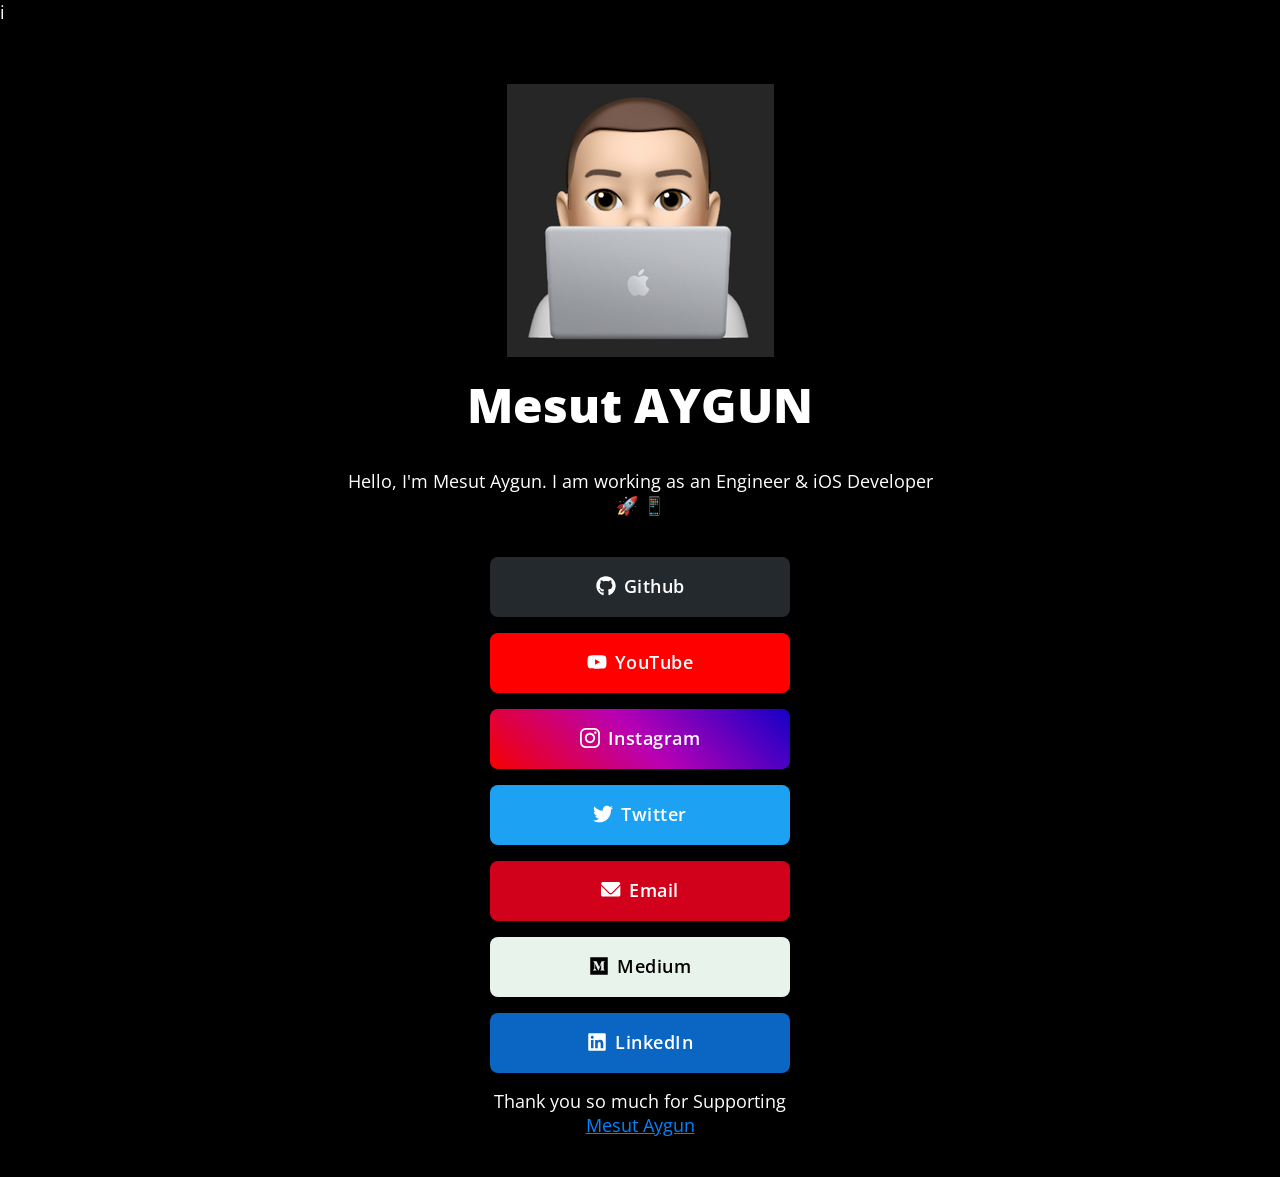
==== index.html @ e9e2ea9d "Update index.html" ====
i<!DOCTYPE html>
<html lang="en">
<head>

  <!-- Page Information
  –––––––––––––––––––––––––––––––––––––––––––––––––– -->
  <meta charset="utf-8">
  <title>mesutAygun1881</title>
  <meta name="description" content="">
  <meta name="author" content="">




  <!-- Mobile Specific Metas
  –––––––––––––––––––––––––––––––––––––––––––––––––– -->
  <meta name="viewport" content="width=device-width, initial-scale=1">

  <!-- FONT
  –––––––––––––––––––––––––––––––––––––––––––––––––– -->
  <link href="https://fonts.googleapis.com/css?family=Open+Sans:400,600,800&display=swap" rel="stylesheet">
  <link rel="stylesheet" href="https://cdnjs.cloudflare.com/ajax/libs/font-awesome/5.15.2/css/all.min.css"/>

  <!-- CSS
  –––––––––––––––––––––––––––––––––––––––––––––––––– -->
  <link rel="stylesheet" href="css/normalize.css">
  <link rel="stylesheet" href="css/skeleton-dark.css">
  <link rel="stylesheet" href="css/brands.css">

  <!-- Favicon
  –––––––––––––––––––––––––––––––––––––––––––––––––– -->
  <link rel="icon" type="image/png" href="images/avatar.png">

</head>
<body>

  <!-- Background Images -->

  <!-- Primary Page Layout
  –––––––––––––––––––––––––––––––––––––––––––––––––– -->
  <div class="container">
    <div class="row">
      <div class="column" style="margin-top: 10%">
        <!-- Your Image Here -->
        <img src="images/avatar.png" srcset="images/avatar.png">

        <!-- Your Name -->
        <h1>Mesut AYGUN</h1>


        <!-- Short Bio -->
        <p>Hello, I'm Mesut Aygun. I am working as an Engineer & iOS Developer 🚀 📱<br></p>

        <!-- Replace # with your profile URL. Delete whatever you don't need & create your own brand styles in css/brands.css -->


        <!-- Github -->
        <a class="button button-github" href="https://github.com/mesutAygun1881"><img class="icon" src="icons/github.svg">Github</a>
          <br>

         <!-- YouTube -->
        <a class="button button-youtube" href="https://www.youtube.com/channel/UCW9G4k-u_-JXGbjD6NIKSng"><img class="icon" src="icons/youtube.svg">YouTube</a>
          <br>


        <!-- Instagram -->
        <a class="button button-instagram" href="https://www.instagram.com/appcoder.35/"><img class="icon" src="icons/instagram.svg">Instagram</a>
          <br>

        <!-- Twitter -->
        <a class="button button-twitter" href="https://twitter.com/messo88374717"><img class="icon" src="icons/twitter.svg">Twitter</a>
          <br>

        <!-- Twitter -->
         <a class="button button-email" href="https://app.patika.dev/aygunmesut"><img class="icon" src="icons/envelope.svg">Email</a>
         <br>


        <!-- Telegram -->
        <a class="button button-medium" href="https://mesutaygun35.medium.com"><img class="icon" src="icons/medium.svg">Medium</a>
        <br>

        <!-- Facebook -->
        <!-- <a class="button button-facebook" href="#"><img class="icon" src="icons/facebook.svg">Facebook</a>
          <br> -->

        <!-- LinkedIn -->
        <a class="button button-linkedin" href="https://www.linkedin.com/in/mesut-aygün/"><img class="icon" src="icons/linkedin.svg">LinkedIn</a>
          <br>



        <!-- Snapchat -->
        <!-- <a class="button button-snapchat" href="#"><img class="icon" src="icons/snapchat.svg">Snapchat</a>
          <br> -->

        <!-- Spotify -->
        <!-- <a class="button button-spotify" href="#"><img class="icon" src="icons/spotify.svg">Spotify</a>
          <br>       -->

        <!-- Reddit -->
        <!-- <a class="button button-reddit" href="#"><img class="icon" src="icons/reddit.svg">Reddit</a>
          <br>      -->

        <!-- Medium -->
        <!-- <a class="button button-medium" href="#"><img class="icon" src="icons/medium.svg">Medium</a>
          <br>  -->

        <!-- Pinterest -->
        <!-- <a class="button button-pinterest" href="#"><img class="icon" src="icons/pinterest.svg">Pinterest</a>
          <br> -->

        <!-- SoundCloud -->
        <!-- <a class="button button-soundcloud" href="#"><img class="icon" src="icons/soundcloud.svg">SoundCloud</a>
          <br>         -->

        <!-- Spectrum -->
        <!-- <a class="button button-spectrum" href="#"><img class="icon" src="icons/spectrum.svg">Spectrum</a>
          <br>           -->

        <!-- Figma -->
        <!-- <a class="button button-figma" href="#"><img class="icon" src="icons/figma.svg">Figma</a>
          <br> -->

        <!-- Kit -->
        <!-- <a class="button button-kit" href="#"><img class="icon" src="icons/kit.svg">Kit</a>
          <br>           -->



        <!-- Tumblr -->
        <!-- <a class="button button-tumblr" href="#"><img class="icon" src="icons/tumblr.svg">Tumblr</a>
          <br> -->

        <!-- Steam -->
        <!-- <a class="button button-steam" href="#"><img class="icon" src="icons/steam.svg">Steam</a>
          <br> -->

        <!-- Discord -->
        <!-- <a class="button button-discord" href="#"><img class="icon" src="icons/discord.svg">Discord</a>
          <br> -->

        <!-- Twitch -->
        <!-- <a class="button button-twitch" href="#"><img class="icon" src="icons/twitch.svg">Twitch</a>
          <br> -->

        <!-- Mixer -->
        <!-- <a class="button button-mixer" href="#"><img class="icon" src="icons/mixer.svg">Mixer</a> -->



        <p>Thank you so much for Supporting<br> <a href="https://www.instagram.com/swiftturk/">Mesut Aygun</a></p>

      </div>




    </div>


  </div>

<!-- End Document
  –––––––––––––––––––––––––––––––––––––––––––––––––– -->
</body>
</html>
---- css/skeleton-dark.css ----
/* Grid
–––––––––––––––––––––––––––––––––––––––––––––––––– */
.container {
  position: relative;
  width: 100%;
  max-width: 600px;
  text-align: center;
  margin: 0 auto;
  padding: 0 20px;
  box-sizing: border-box; }
.column {
  position: center;
  width: 100%;
  float: center;
  box-sizing: border-box; 
}



/* For devices larger than 400px */
@media (min-width: 400px) {
  .container {
    width: 85%;
    padding: 0; }
}

/* For devices larger than 550px */
@media (min-width: 550px) {
  .container {
    width: 80%; }
  .column,
  .columns {
    margin-left: 0; }
  .column:first-child,
  .columns:first-child {
    margin-left: 0; }

}


/* Base Styles
–––––––––––––––––––––––––––––––––––––––––––––––––– */
/* NOTE
html is set to 62.5% so that all the REM measurements throughout Skeleton
are based on 10px sizing. So basically 1.5rem = 15px :) */

html {
  font-size: 100%; }
body {

  /* if gradient required */
  background-image: radial-gradient(black, black, black);

   /* background-image: url('background.jpg'); */

  /* fix background color required */
  

  /* background-color: #181833; */
  
 
  
  font-size: 18px;
  line-height: 24px;
  font-weight: 400;
  font-family: "Open Sans", "HelveticaNeue", "Helvetica Neue", Helvetica, Arial, sans-serif;
  color: #FFFFFF;
}


/* Typography
–––––––––––––––––––––––––––––––––––––––––––––––––– */
h1 {
  margin-top: 0;
  margin-bottom: 16px;
  font-weight: 800; }
h1 { font-size:24px; line-height: 64px; letter-spacing: 0;}


/* Larger than phablet */
@media (min-width: 550px) {
  h1 { font-size: 48px; line-height: 96px;}
}

p {
  margin-top: 0; }


/* Links
–––––––––––––––––––––––––––––––––––––––––––––––––– */
a {
  color: #0085FF; }
a:hover {
  color: #0085FF; }


/* Code
–––––––––––––––––––––––––––––––––––––––––––––––––– */
code {
  padding: .2rem .5rem;
  margin: 0 .2rem;
  font-size: 90%;
  color: #000000;
  white-space: nowrap;
  background: #F1F1F1;
  border: 1px solid #E1E1E1;
  border-radius: 4px; }
pre > code {
  display: block;
  padding: 1rem 1.5rem;
  white-space: pre; }

/* Spacing
–––––––––––––––––––––––––––––––––––––––––––––––––– */
button,
.button {
  margin-bottom: 1rem; }
input,
textarea,
select,
fieldset {
  margin-bottom: 1.5rem; }
pre,
blockquote,
dl,
figure,
p,
ol {
  margin-bottom: 2.5rem; }


/* Utilities
–––––––––––––––––––––––––––––––––––––––––––––––––– */
.u-full-width {
  width: 100%;
  box-sizing: border-box; }
.u-max-full-width {
  max-width: 100%;
  box-sizing: border-box; }
.u-pull-right {
  float: right; }
.u-pull-left {
  float: left; }


/* Misc
–––––––––––––––––––––––––––––––––––––––––––––––––– */
hr {
  margin-top: 3rem;
  margin-bottom: 3.5rem;
  border-width: 0;
  border-top: 1px solid #E1E1E1; }
---- css/brands.css ----
/* Buttons
–––––––––––––––––––––––––––––––––––––––––––––––––– */

.button,
button {
  display: inline-block;
  text-decoration: none;
  height: 60px;
  padding: 0 16px;
  text-align: center;
  vertical-align: middle;
  font-size: 18px;
  width: 300px;
  font-weight: 600;
  line-height: 58px;
  letter-spacing: 0.5px;
  white-space: nowrap;
  background-color: transparent;
  border-radius: 8px;
  cursor: pointer;
  box-sizing: border-box; }
button:hover,
.button:focus {
  color: #333;
  border-color: #888;
  outline: 0; }
.button.button-primary {
  color: #FFF;
  filter: brightness(90%) }
.button.button-primary:hover,
.button.button-primary:focus {
  color: #FFF;
  filter: brightness(90%) }


/* Brand Icons
–––––––––––––––––––––––––––––––––––––––––––––––––– */

.icon {
  padding: 0px 8px 3.5px 0px;
  vertical-align: middle;
  width: 20px;
  height: 20px;
}


.icon2 {
  padding: 8px 8px 8px 8px;
  vertical-align: middle;
  width: 35px;
  height: 35px;
}


.icon2:hover{
  border: 1px solid #FFFFFF;
}

/* Brand Styles
–––––––––––––––––––––––––––––––––––––––––––––––––– */

/* Discord */
.button.button-discord {
  color: #FFFFFF;
  background-color: #7289DA }
.button.button-discord:hover{
  border-radius: 10px;
  border: 2px solid #FFFFFF;
}
.button.button-discord:focus {
  filter: brightness(90%) }

/* Facebook */
.button.button-facebook {
  color: #FFFFFF;
  background-color: #1877f2 }
.button.button-facebook:hover{
  border-radius: 10px;
  border: 2px solid #FFFFFF;
}
.button.button-facebook:focus {
  filter: brightness(90%) }

/* Figma */
.button.button-figma {
  color: #FFFFFF;
  background-color: #131313 }
.button.button-figma:hover{
  border-radius: 10px;
  border: 2px solid #FFFFFF;
}
.button.button-figma:focus {
  filter: brightness(90%) }

/* Github */
.button.button-github {
  color: #FFFFFF;
  background-color: #24292e }
.button.button-github:hover{
    border-radius: 10px;
    border: 2px solid #FFFFFF;
}
.button.button-github:focus 
{
  filter: brightness(90%) 
  
}

/* Instagram */
.button.button-instagram {
  color: #FFFFFF;
  background-image: linear-gradient(-135deg,#1400c8,#b900b4,#f50000) }
.button.button-instagram:hover{
  border-radius: 10px;
  border: 2px solid #FFFFFF;
}
.button.button-instagram:focus {
  filter: brightness(90%) }

/* Kit */
.button.button-kit {
  color: #FFFFFF;
  background-color: #10c694 }
.button.button-kit:hover{
  border-radius: 10px;
  border: 2px solid #FFFFFF;
}
.button.button-kit:focus {
  filter: brightness(90%) }

/* LinkedIn */
.button.button-linkedin {
  color: #FFFFFF;
  background-color: #0A66C2 }
.button.button-linkedin:hover{
  border-radius: 10px;
  border: 2px solid #FFFFFF;
}
.button.button-linkedin:focus {
  filter: brightness(90%) }

/* Medium */
.button.button-medium {
  color: #000000;
  background-color: #E8F3EC }
.button.button-medium:hover{
  border-radius: 10px;
  border: 2px solid #FFFFFF;
}
.button.button-medium:focus {
  filter: brightness(90%) }

/* Mixer */
.button.button-mixer {
  color: #FFFFFF;
  background-color: #212c3d }
.button.button-mixer:hover{
  border-radius: 10px;
  border: 2px solid #FFFFFF;
}
.button.button-mixer:focus
 {
  filter: brightness(90%) 
}

/* Pinterest */
.button.button-pinterest {
  color: #FFFFFF;
  background-color: #E60023 }
.button.button-pinterest:hover{
  border-radius: 10px;
  border: 2px solid #FFFFFF;
}
.button.button-pinterest:focus {
  filter: brightness(90%) }

/* Reddit */
.button.button-reddit {
  color: #FFFFFF;
  background-color: #FF4500 }
.button.button-reddit:hover{
  border-radius: 10px;
  border: 2px solid #FFFFFF;
}
.button.button-reddit:focus {
  filter: brightness(90%) }

/* Snapchat */
.button.button-snapchat {
  color: #000000;
  background-color: #fffc00 }
.button.button-snapchat:hover{
  border-radius: 10px;
  border: 2px solid #FFFFFF;
}
.button.button-snapchat:focus {
  filter: brightness(90%) }

/* SoundCloud */
.button.button-soundcloud {
  color: #FFFFFF;
  background-color: #ff5500 }
.button.button-soundcloud:hover{
  border-radius: 10px;
  border: 2px solid #FFFFFF;
}
.button.button-soundcloud:focus {
  filter: brightness(90%) }

/* Spectrum */
.button.button-spectrum {
  color: #FFFFFF;
  background-color: #7b16ff }
.button.button-spectrum:hover{
  border-radius: 10px;
  border: 2px solid #FFFFFF;
}
.button.button-spectrum:focus {
  filter: brightness(90%) }

/* Spotify */
.button.button-spotify {
  color: #FFFFFF;
  background-color: #1DB954 }
.button.button-spotify:hover{
  border-radius: 10px;
  border: 2px solid #FFFFFF;
}
.button.button-spotify:focus {
  filter: brightness(90%) }

/* Steam */
.button.button-steam {
  color: #FFFFFF;
  background-color: #171a21 }
.button.button-steam:hover{
  border-radius: 10px;
  border: 2px solid #FFFFFF;
}
.button.button-steam:focus {
  filter: brightness(90%) }
  
/* Telegram */
.button.button-telegram {
  color: #FFFFFF;
  background-color: #3faee8 }
.button.button-telegram:hover{
  border-radius: 10px;
  border: 2px solid #FFFFFF;
}
.button.button-telegram:focus {
  filter: brightness(90%) }

/* Tumblr */
.button.button-tumblr {
  color: #FFFFFF;
  background-color: #131313 }
.button.button-tumblr:hover{
  border-radius: 10px;
  border: 2px solid #FFFFFF;
}
.button.button-tumblr:focus {
  filter: brightness(90%) }

/* Twitch */
.button.button-twitch {
  color: #FFFFFF;
  background-color: #9146ff }
.button.button-twitch:hover{
  border-radius: 10px;
  border: 2px solid #FFFFFF;
}
.button.button-twitch:focus {
  filter: brightness(90%) }

/* Twitter */
.button.button-twitter {
  color: #FFFFFF;
  background-color: #1DA1F2 }
.button.button-twitter:hover{
  border-radius: 10px;
  border: 2px solid #FFFFFF;
}
.button.button-twitter:focus {
  filter: brightness(90%) }

/* YouTube */
.button.button-youtube {
  color: #FFFFFF;
  background-color: #FF0000 }
.button.button-youtube:hover{
  border-radius: 10px;
  border: 2px solid #FFFFFF;
}
.button.button-youtube:focus {
  filter: brightness(90%) }




/* YouTube */
.button.button-email {
  color: #FFFFFF;
  background-color: #D1011B }
.button.button-email:hover{
  border-radius: 10px;
  border: 2px solid #FFFFFF;
}
.button.button-email:focus {
  filter: brightness(90%) }
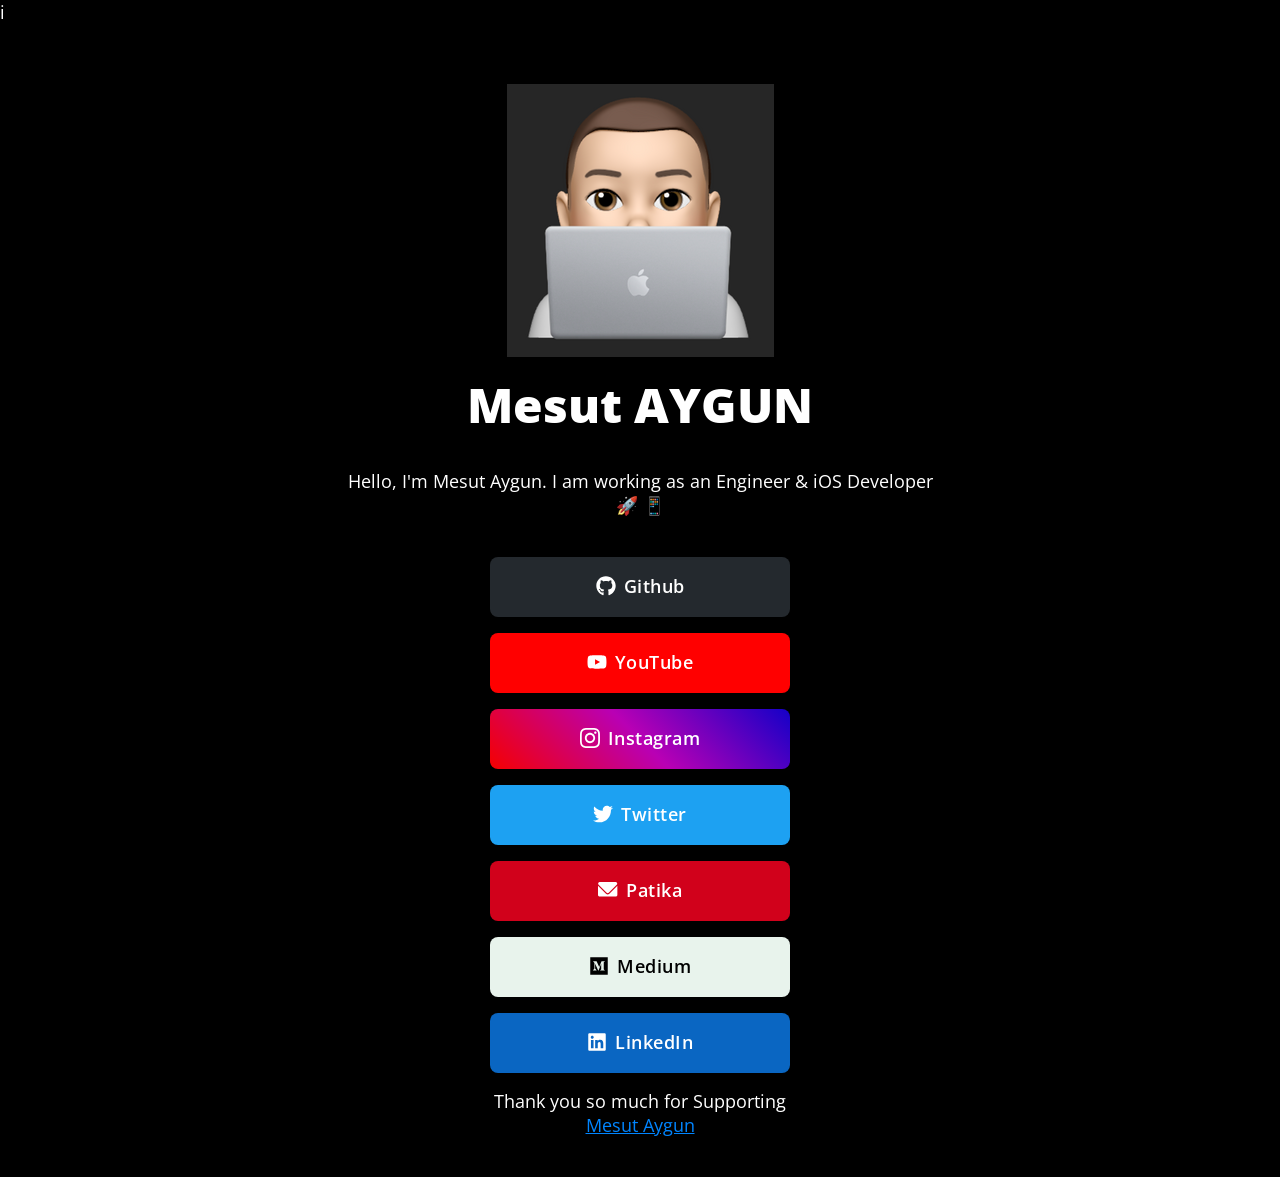
==== commit 66d8e83f: "Update index.html" ====
--- a/index.html
+++ b/index.html
@@ -72,7 +72,7 @@
           <br>
 
         <!-- Twitter -->
-         <a class="button button-email" href="https://app.patika.dev/aygunmesut"><img class="icon" src="icons/envelope.svg">Email</a>
+         <a class="button button-email" href="https://app.patika.dev/aygunmesut"><img class="icon" src="icons/envelope.svg">Patika</a>
          <br>
 
 
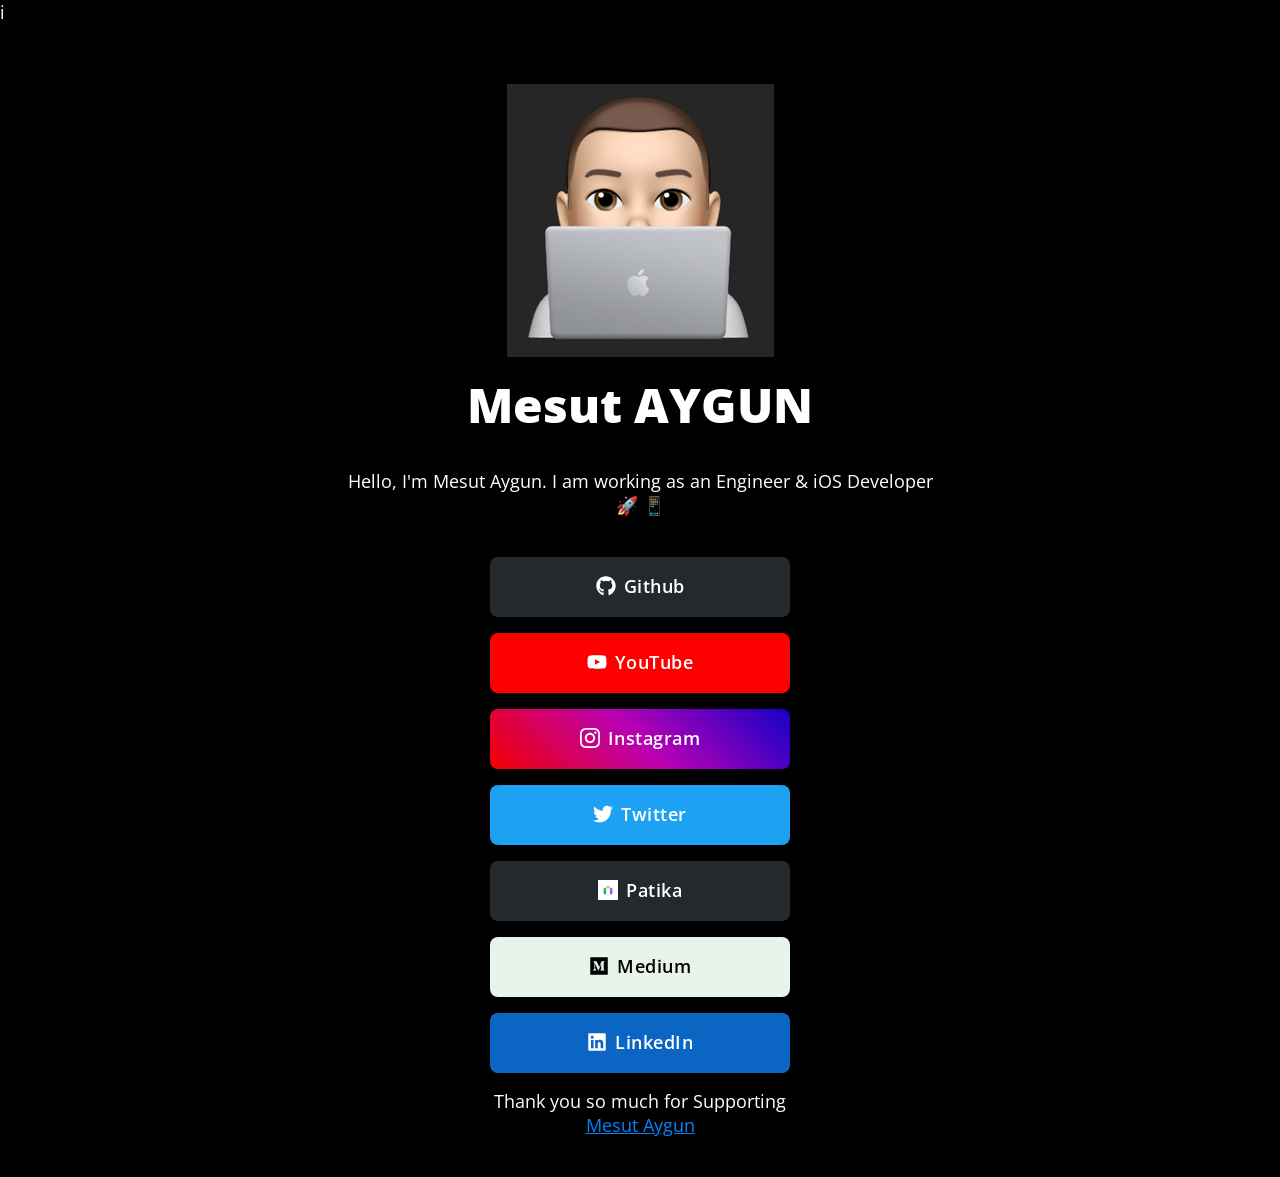
==== commit e7ff5423: "Update index.html" ====
--- a/index.html
+++ b/index.html
@@ -72,7 +72,7 @@
           <br>
 
         <!-- Twitter -->
-         <a class="button button-email" href="https://app.patika.dev/aygunmesut"><img class="icon" src="icons/envelope.svg">Patika</a>
+         <a class="button button-patika" href="https://app.patika.dev/aygunmesut"><img class="icon" src="icons/patika.png">Patika</a>
          <br>
 
 
--- a/css/brands.css
+++ b/css/brands.css
@@ -106,6 +106,20 @@
   
 }
 
+/* Patika */
+.button.button-patika {
+  color: #FFFFFF;
+  background-color: #24292e }
+.button.button-patika:hover{
+    border-radius: 10px;
+    border: 2px solid #FFFFFF;
+}
+.button.button-patika:focus 
+{
+  filter: brightness(90%) 
+  
+}
+
 /* Instagram */
 .button.button-instagram {
   color: #FFFFFF;
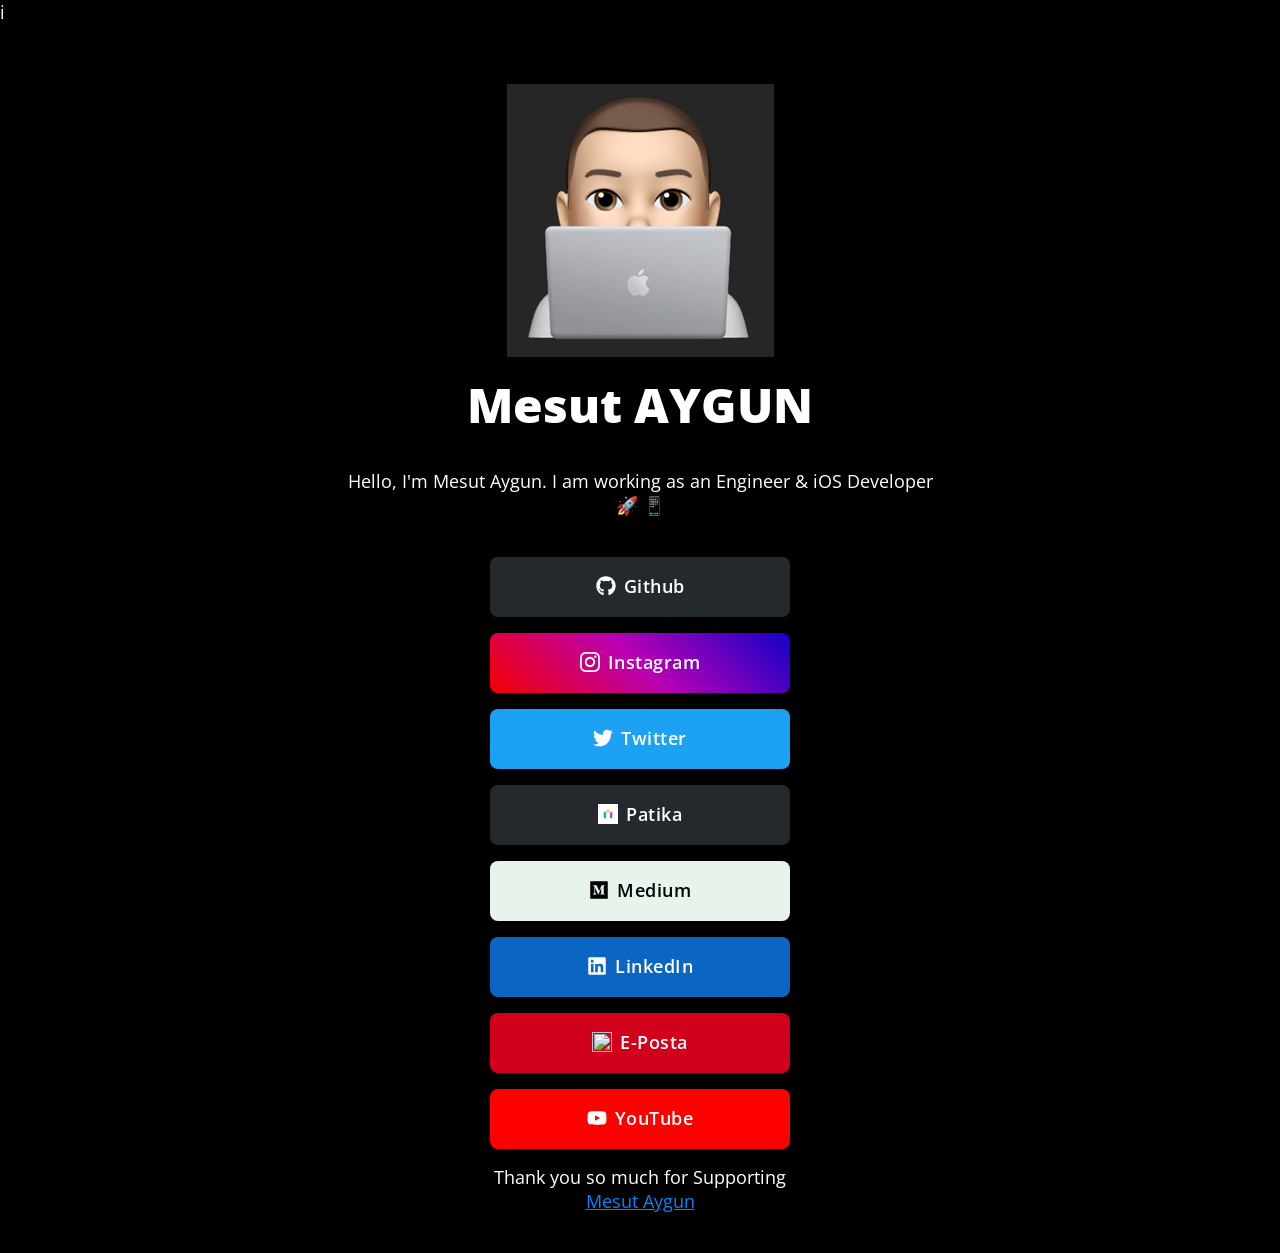
==== commit d253004a: "Update index.html" ====
--- a/index.html
+++ b/index.html
@@ -58,11 +58,7 @@
         <a class="button button-github" href="https://github.com/mesutAygun1881"><img class="icon" src="icons/github.svg">Github</a>
           <br>
 
-         <!-- YouTube -->
-        <a class="button button-youtube" href="https://www.youtube.com/channel/UCW9G4k-u_-JXGbjD6NIKSng"><img class="icon" src="icons/youtube.svg">YouTube</a>
-          <br>
-
-
+       
         <!-- Instagram -->
         <a class="button button-instagram" href="https://www.instagram.com/appcoder.35/"><img class="icon" src="icons/instagram.svg">Instagram</a>
           <br>
@@ -86,6 +82,14 @@
 
         <!-- LinkedIn -->
         <a class="button button-linkedin" href="https://www.linkedin.com/in/mesut-aygün/"><img class="icon" src="icons/linkedin.svg">LinkedIn</a>
+          <br>
+        
+        <!-- LinkedIn -->
+        <a class="button button-email" href="mailto:aygunmesut35@gmail.com"><img class="icon" src="icons/envelop.svg">E-Posta</a>
+          <br>
+
+  <!-- YouTube -->
+        <a class="button button-youtube" href="https://www.youtube.com/channel/UCW9G4k-u_-JXGbjD6NIKSng"><img class="icon" src="icons/youtube.svg">YouTube</a>
           <br>
 
 
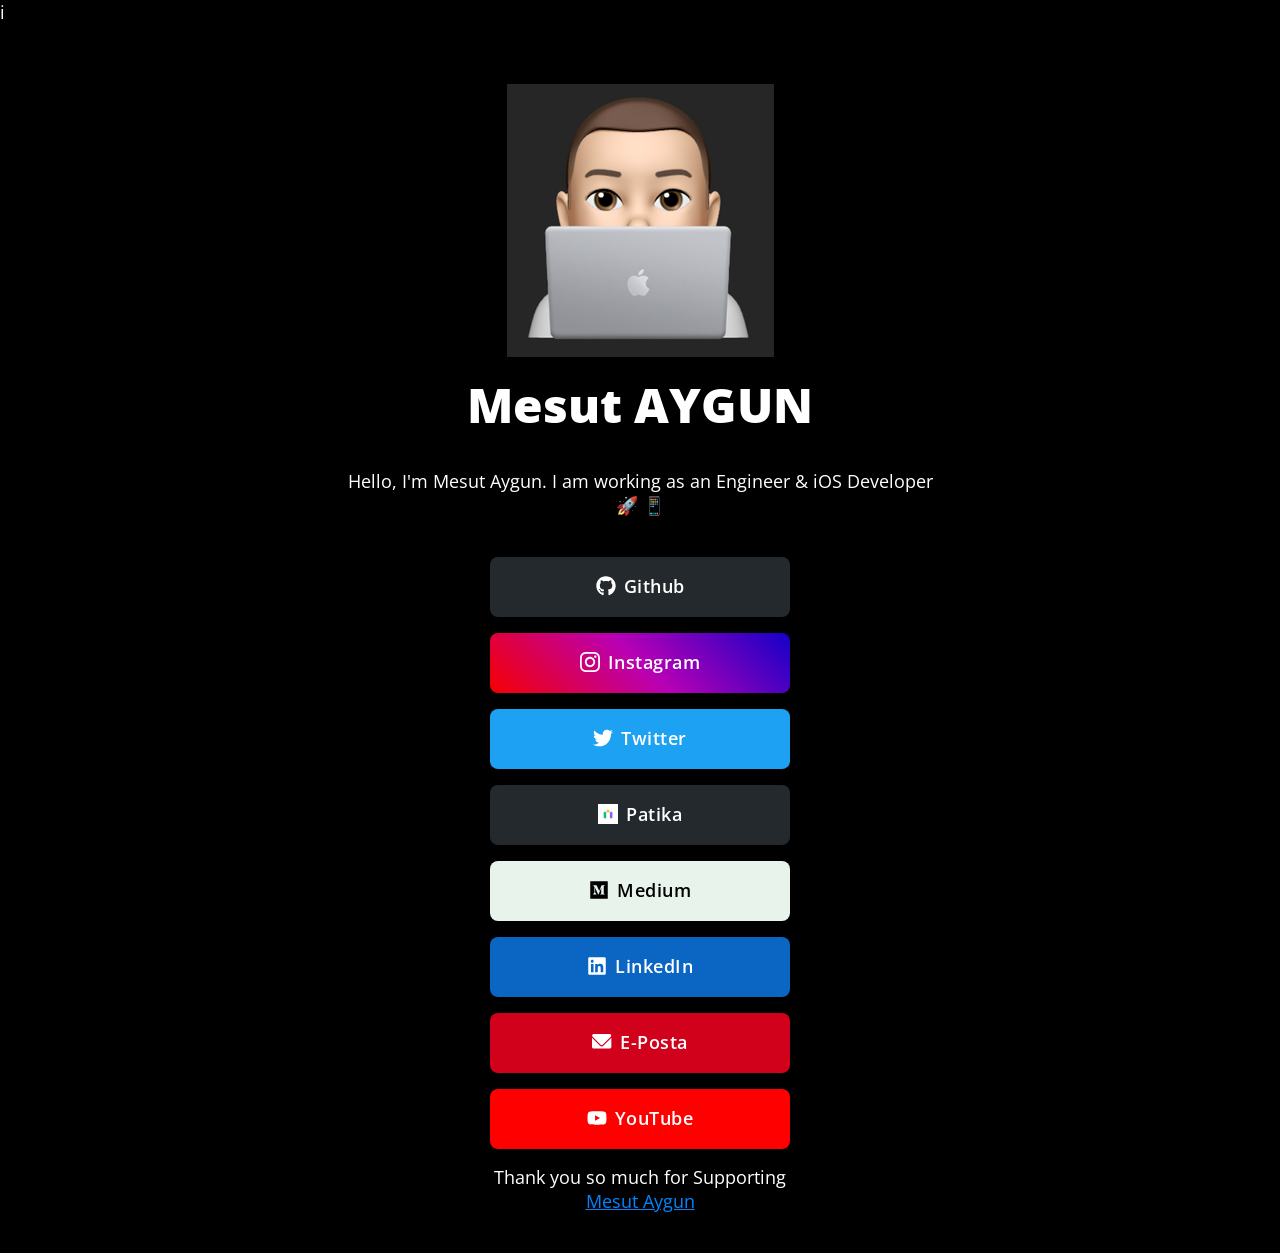
==== commit b1fb4807: "Update index.html" ====
--- a/index.html
+++ b/index.html
@@ -85,7 +85,7 @@
           <br>
         
         <!-- LinkedIn -->
-        <a class="button button-email" href="mailto:aygunmesut35@gmail.com"><img class="icon" src="icons/envelop.svg">E-Posta</a>
+        <a class="button button-email" href="mailto:aygunmesut35@gmail.com"><img class="icon" src="icons/envelope.svg">E-Posta</a>
           <br>
 
   <!-- YouTube -->
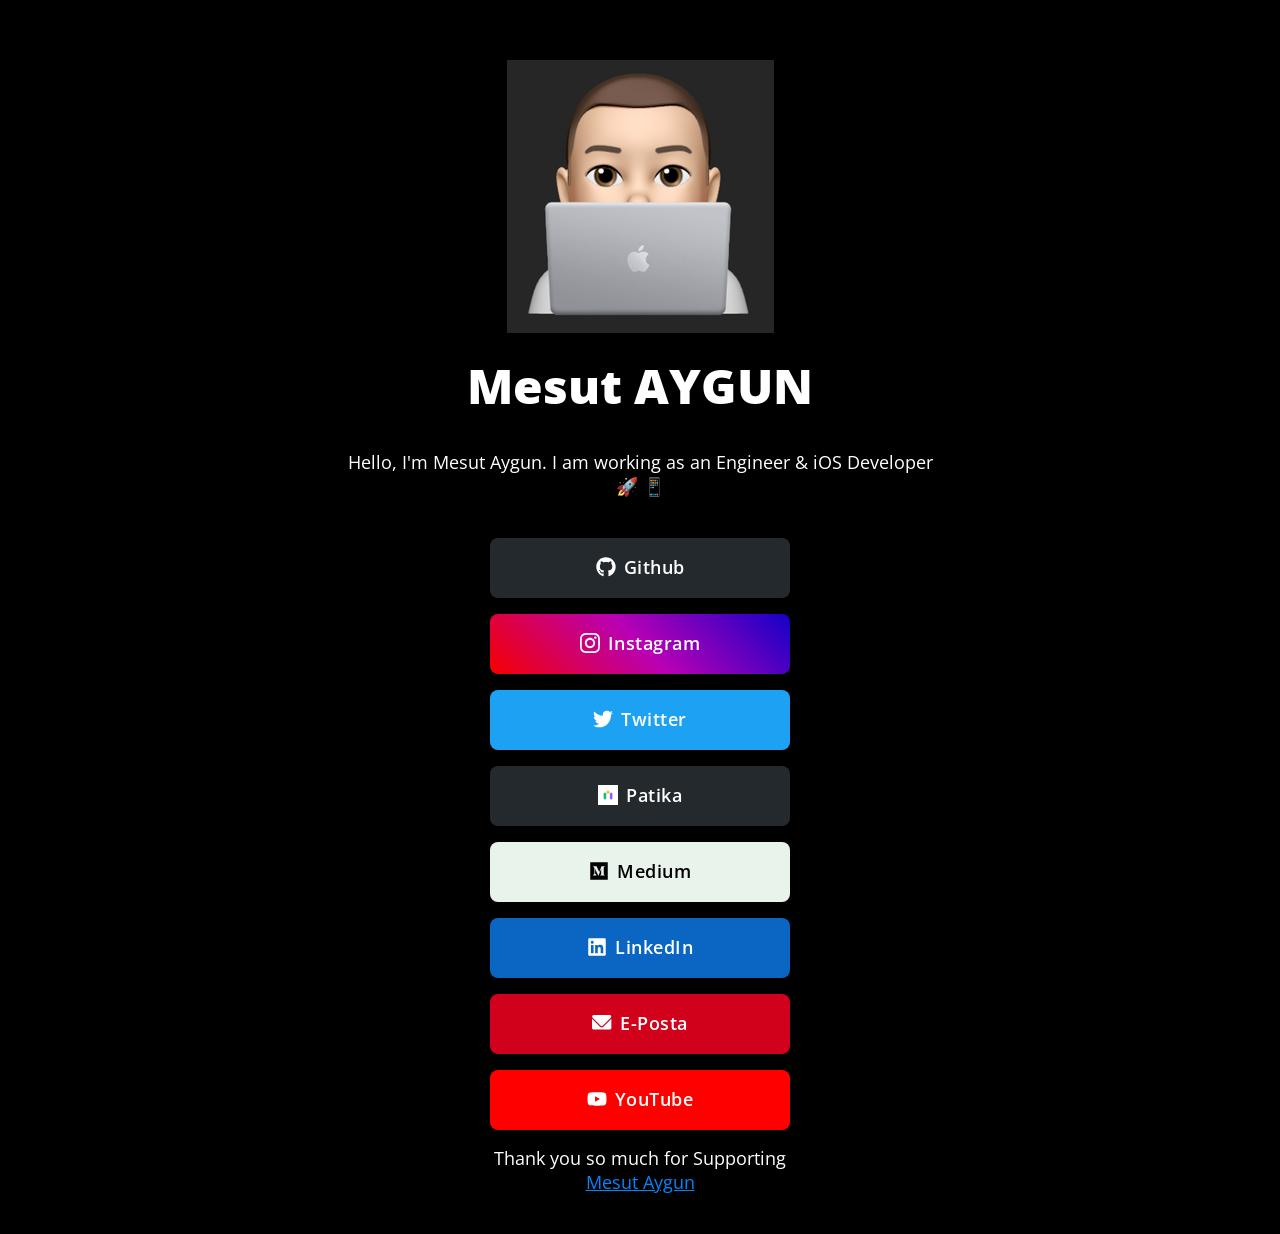
==== commit e53241f3: "Update index.html" ====
--- a/index.html
+++ b/index.html
@@ -1,4 +1,4 @@
-i<!DOCTYPE html>
+<!DOCTYPE html>
 <html lang="en">
 <head>
 
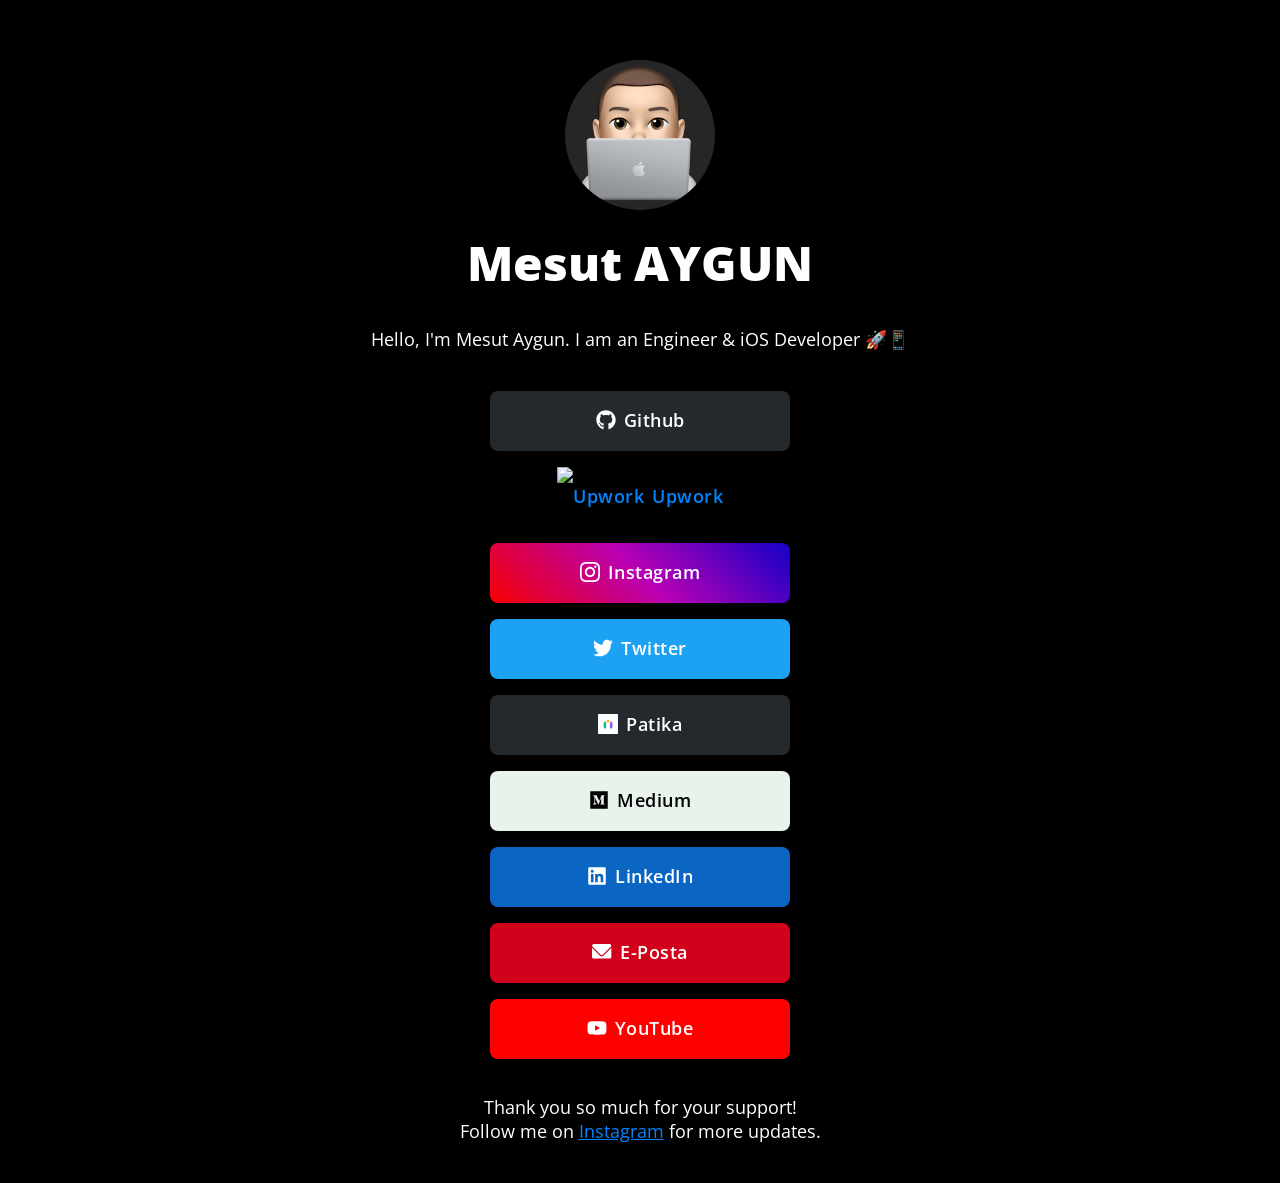
==== commit 677a42c1: "Update index.html" ====
--- a/index.html
+++ b/index.html
@@ -1,171 +1,58 @@
 <!DOCTYPE html>
 <html lang="en">
 <head>
+  <!-- Page Information -->
+  <meta charset="utf-8">
+  <title>Mesut Aygun | iOS Developer</title>
+  <meta name="description" content="Mesut Aygun's professional portfolio and social links.">
+  <meta name="author" content="Mesut Aygun">
 
-  <!-- Page Information
-  –––––––––––––––––––––––––––––––––––––––––––––––––– -->
-  <meta charset="utf-8">
-  <title>mesutAygun1881</title>
-  <meta name="description" content="">
-  <meta name="author" content="">
-
-
-
-
-  <!-- Mobile Specific Metas
-  –––––––––––––––––––––––––––––––––––––––––––––––––– -->
+  <!-- Mobile Specific Metas -->
   <meta name="viewport" content="width=device-width, initial-scale=1">
 
-  <!-- FONT
-  –––––––––––––––––––––––––––––––––––––––––––––––––– -->
+  <!-- Font and Icons -->
   <link href="https://fonts.googleapis.com/css?family=Open+Sans:400,600,800&display=swap" rel="stylesheet">
   <link rel="stylesheet" href="https://cdnjs.cloudflare.com/ajax/libs/font-awesome/5.15.2/css/all.min.css"/>
 
-  <!-- CSS
-  –––––––––––––––––––––––––––––––––––––––––––––––––– -->
+  <!-- CSS -->
   <link rel="stylesheet" href="css/normalize.css">
   <link rel="stylesheet" href="css/skeleton-dark.css">
   <link rel="stylesheet" href="css/brands.css">
 
-  <!-- Favicon
-  –––––––––––––––––––––––––––––––––––––––––––––––––– -->
+  <!-- Favicon -->
   <link rel="icon" type="image/png" href="images/avatar.png">
-
 </head>
 <body>
 
-  <!-- Background Images -->
-
-  <!-- Primary Page Layout
-  –––––––––––––––––––––––––––––––––––––––––––––––––– -->
   <div class="container">
     <div class="row">
-      <div class="column" style="margin-top: 10%">
-        <!-- Your Image Here -->
-        <img src="images/avatar.png" srcset="images/avatar.png">
+      <div class="column" style="margin-top: 10%; text-align: center;">
+        
+        <!-- Profile Image -->
+        <img src="images/avatar.png" srcset="images/avatar.png" alt="Mesut Aygun" style="border-radius: 50%; width: 150px; height: 150px;">
 
-        <!-- Your Name -->
+        <!-- Name and Bio -->
         <h1>Mesut AYGUN</h1>
+        <p>Hello, I'm Mesut Aygun. I am an Engineer & iOS Developer 🚀📱</p>
 
+        <!-- Social and Professional Links -->
+        <div style="margin: 20px 0;">
+          <a class="button button-github" href="https://github.com/mesutAygun1881"><img class="icon" src="icons/github.svg" alt="Github">Github</a>
+          <a class="button button-upwork" href="https://www.upwork.com/freelancers/~015c8c0f48f3f2dd68"><img class="icon" src="icons/upwork.svg" alt="Upwork">Upwork</a>
+          <a class="button button-instagram" href="https://www.instagram.com/appcoder.35/"><img class="icon" src="icons/instagram.svg" alt="Instagram">Instagram</a>
+          <a class="button button-twitter" href="https://twitter.com/messo88374717"><img class="icon" src="icons/twitter.svg" alt="Twitter">Twitter</a>
+          <a class="button button-patika" href="https://app.patika.dev/aygunmesut"><img class="icon" src="icons/patika.png" alt="Patika">Patika</a>
+          <a class="button button-medium" href="https://mesutaygun35.medium.com"><img class="icon" src="icons/medium.svg" alt="Medium">Medium</a>
+          <a class="button button-linkedin" href="https://www.linkedin.com/in/mesut-aygün/"><img class="icon" src="icons/linkedin.svg" alt="LinkedIn">LinkedIn</a>
+          <a class="button button-email" href="mailto:aygunmesut35@gmail.com"><img class="icon" src="icons/envelope.svg" alt="Email">E-Posta</a>
+          <a class="button button-youtube" href="https://www.youtube.com/channel/UCW9G4k-u_-JXGbjD6NIKSng"><img class="icon" src="icons/youtube.svg" alt="YouTube">YouTube</a>
+        </div>
 
-        <!-- Short Bio -->
-        <p>Hello, I'm Mesut Aygun. I am working as an Engineer & iOS Developer 🚀 📱<br></p>
-
-        <!-- Replace # with your profile URL. Delete whatever you don't need & create your own brand styles in css/brands.css -->
-
-
-        <!-- Github -->
-        <a class="button button-github" href="https://github.com/mesutAygun1881"><img class="icon" src="icons/github.svg">Github</a>
-          <br>
-
-       
-        <!-- Instagram -->
-        <a class="button button-instagram" href="https://www.instagram.com/appcoder.35/"><img class="icon" src="icons/instagram.svg">Instagram</a>
-          <br>
-
-        <!-- Twitter -->
-        <a class="button button-twitter" href="https://twitter.com/messo88374717"><img class="icon" src="icons/twitter.svg">Twitter</a>
-          <br>
-
-        <!-- Twitter -->
-         <a class="button button-patika" href="https://app.patika.dev/aygunmesut"><img class="icon" src="icons/patika.png">Patika</a>
-         <br>
-
-
-        <!-- Telegram -->
-        <a class="button button-medium" href="https://mesutaygun35.medium.com"><img class="icon" src="icons/medium.svg">Medium</a>
-        <br>
-
-        <!-- Facebook -->
-        <!-- <a class="button button-facebook" href="#"><img class="icon" src="icons/facebook.svg">Facebook</a>
-          <br> -->
-
-        <!-- LinkedIn -->
-        <a class="button button-linkedin" href="https://www.linkedin.com/in/mesut-aygün/"><img class="icon" src="icons/linkedin.svg">LinkedIn</a>
-          <br>
-        
-        <!-- LinkedIn -->
-        <a class="button button-email" href="mailto:aygunmesut35@gmail.com"><img class="icon" src="icons/envelope.svg">E-Posta</a>
-          <br>
-
-  <!-- YouTube -->
-        <a class="button button-youtube" href="https://www.youtube.com/channel/UCW9G4k-u_-JXGbjD6NIKSng"><img class="icon" src="icons/youtube.svg">YouTube</a>
-          <br>
-
-
-
-        <!-- Snapchat -->
-        <!-- <a class="button button-snapchat" href="#"><img class="icon" src="icons/snapchat.svg">Snapchat</a>
-          <br> -->
-
-        <!-- Spotify -->
-        <!-- <a class="button button-spotify" href="#"><img class="icon" src="icons/spotify.svg">Spotify</a>
-          <br>       -->
-
-        <!-- Reddit -->
-        <!-- <a class="button button-reddit" href="#"><img class="icon" src="icons/reddit.svg">Reddit</a>
-          <br>      -->
-
-        <!-- Medium -->
-        <!-- <a class="button button-medium" href="#"><img class="icon" src="icons/medium.svg">Medium</a>
-          <br>  -->
-
-        <!-- Pinterest -->
-        <!-- <a class="button button-pinterest" href="#"><img class="icon" src="icons/pinterest.svg">Pinterest</a>
-          <br> -->
-
-        <!-- SoundCloud -->
-        <!-- <a class="button button-soundcloud" href="#"><img class="icon" src="icons/soundcloud.svg">SoundCloud</a>
-          <br>         -->
-
-        <!-- Spectrum -->
-        <!-- <a class="button button-spectrum" href="#"><img class="icon" src="icons/spectrum.svg">Spectrum</a>
-          <br>           -->
-
-        <!-- Figma -->
-        <!-- <a class="button button-figma" href="#"><img class="icon" src="icons/figma.svg">Figma</a>
-          <br> -->
-
-        <!-- Kit -->
-        <!-- <a class="button button-kit" href="#"><img class="icon" src="icons/kit.svg">Kit</a>
-          <br>           -->
-
-
-
-        <!-- Tumblr -->
-        <!-- <a class="button button-tumblr" href="#"><img class="icon" src="icons/tumblr.svg">Tumblr</a>
-          <br> -->
-
-        <!-- Steam -->
-        <!-- <a class="button button-steam" href="#"><img class="icon" src="icons/steam.svg">Steam</a>
-          <br> -->
-
-        <!-- Discord -->
-        <!-- <a class="button button-discord" href="#"><img class="icon" src="icons/discord.svg">Discord</a>
-          <br> -->
-
-        <!-- Twitch -->
-        <!-- <a class="button button-twitch" href="#"><img class="icon" src="icons/twitch.svg">Twitch</a>
-          <br> -->
-
-        <!-- Mixer -->
-        <!-- <a class="button button-mixer" href="#"><img class="icon" src="icons/mixer.svg">Mixer</a> -->
-
-
-
-        <p>Thank you so much for Supporting<br> <a href="https://www.instagram.com/swiftturk/">Mesut Aygun</a></p>
-
+        <!-- Thank You Note -->
+        <p>Thank you so much for your support!<br>Follow me on <a href="https://www.instagram.com/swiftturk/">Instagram</a> for more updates.</p>
       </div>
-
-
-
-
     </div>
-
-
   </div>
 
-<!-- End Document
-  –––––––––––––––––––––––––––––––––––––––––––––––––– -->
 </body>
 </html>
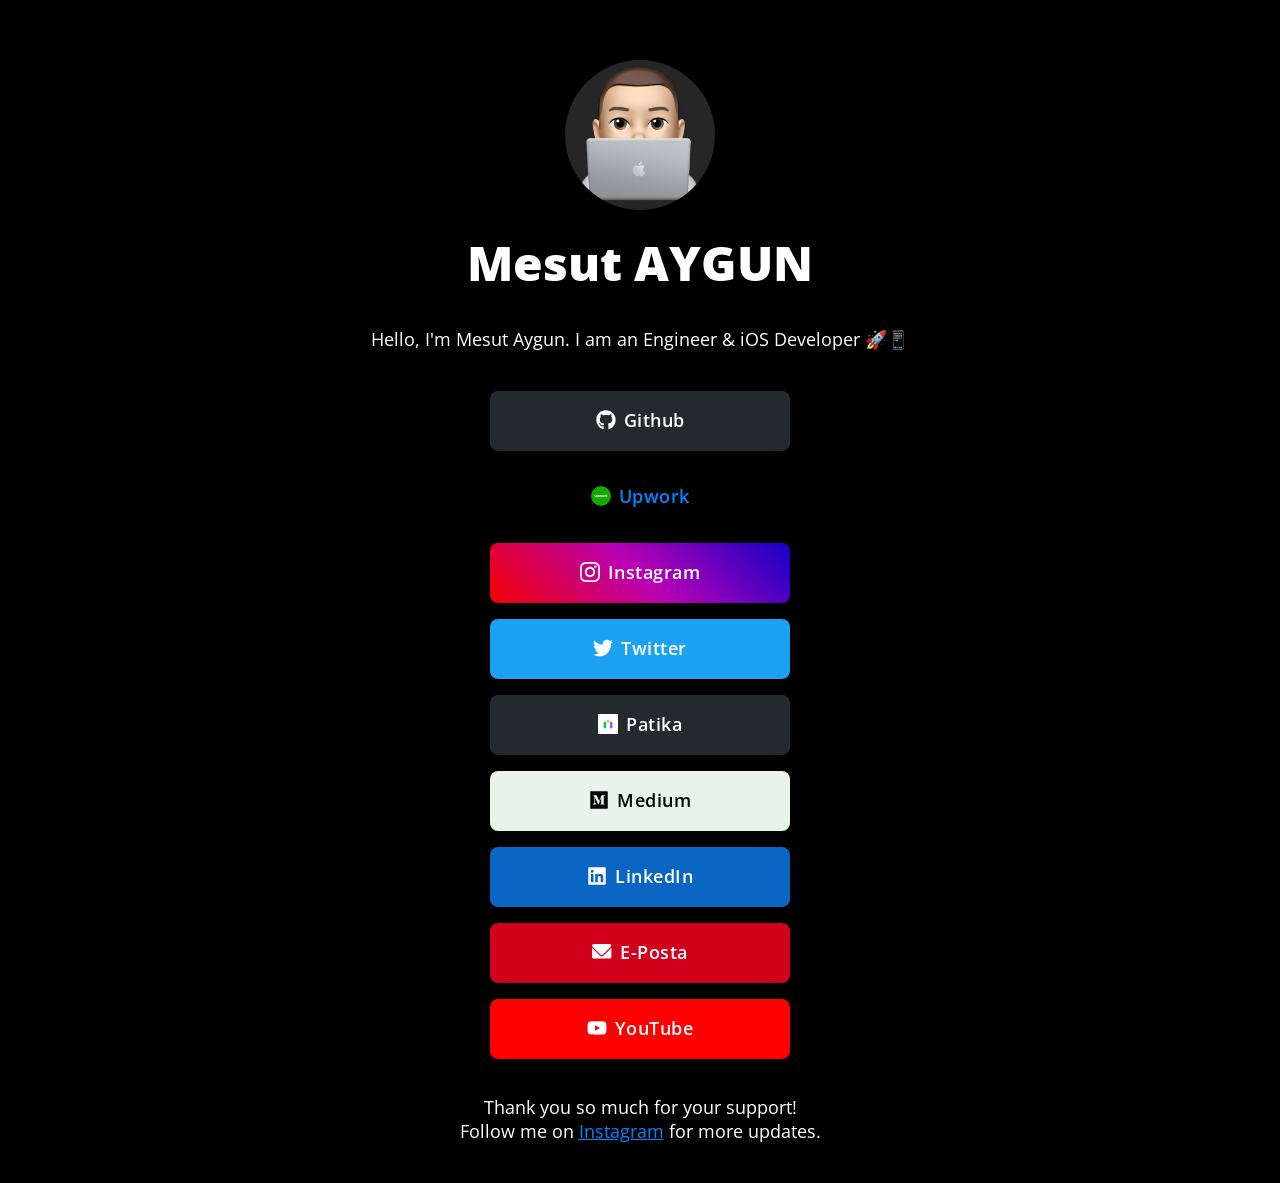
==== commit 49d941d6: "Update index.html" ====
--- a/index.html
+++ b/index.html
@@ -38,7 +38,7 @@
         <!-- Social and Professional Links -->
         <div style="margin: 20px 0;">
           <a class="button button-github" href="https://github.com/mesutAygun1881"><img class="icon" src="icons/github.svg" alt="Github">Github</a>
-          <a class="button button-upwork" href="https://www.upwork.com/freelancers/~015c8c0f48f3f2dd68"><img class="icon" src="icons/upwork.svg" alt="Upwork">Upwork</a>
+          <a class="button button-upwork" href="https://www.upwork.com/freelancers/~015c8c0f48f3f2dd68"><img class="icon" src="icons/upwork-2.svg" alt="Upwork">Upwork</a>
           <a class="button button-instagram" href="https://www.instagram.com/appcoder.35/"><img class="icon" src="icons/instagram.svg" alt="Instagram">Instagram</a>
           <a class="button button-twitter" href="https://twitter.com/messo88374717"><img class="icon" src="icons/twitter.svg" alt="Twitter">Twitter</a>
           <a class="button button-patika" href="https://app.patika.dev/aygunmesut"><img class="icon" src="icons/patika.png" alt="Patika">Patika</a>
